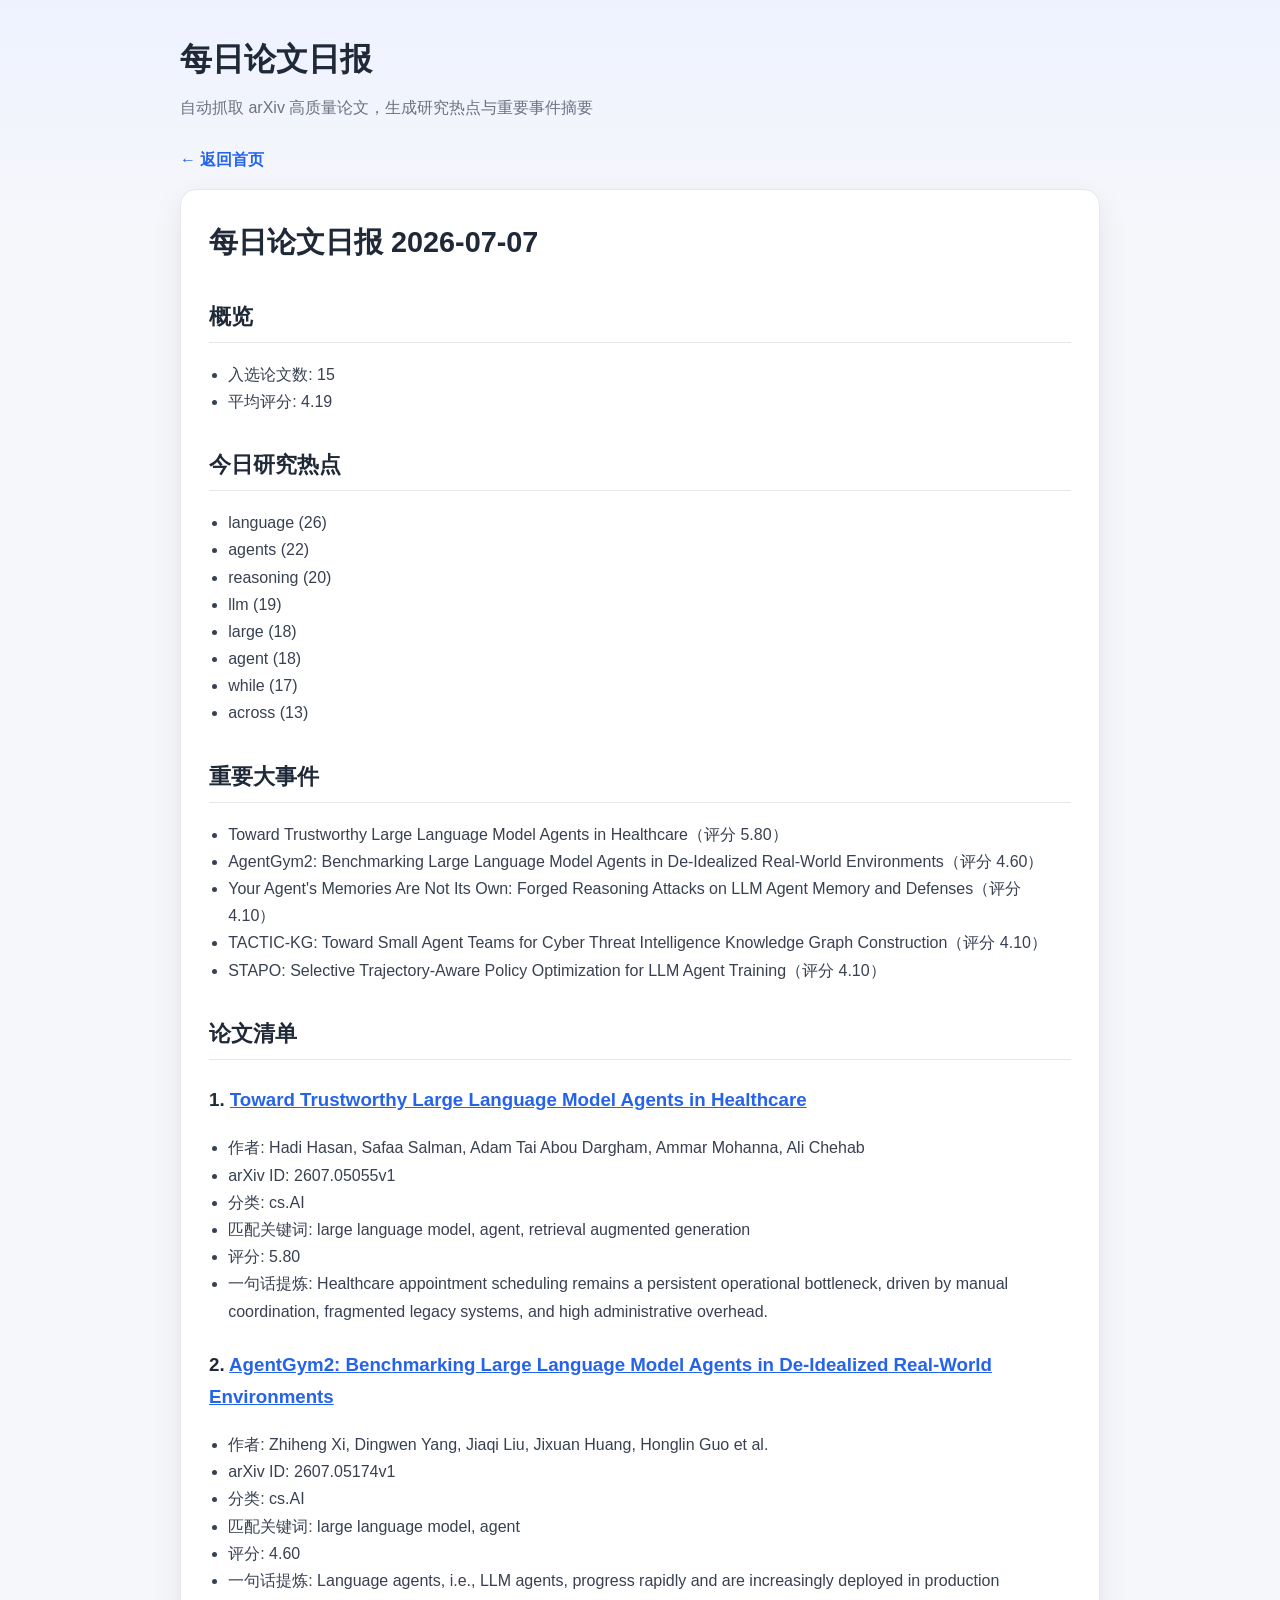
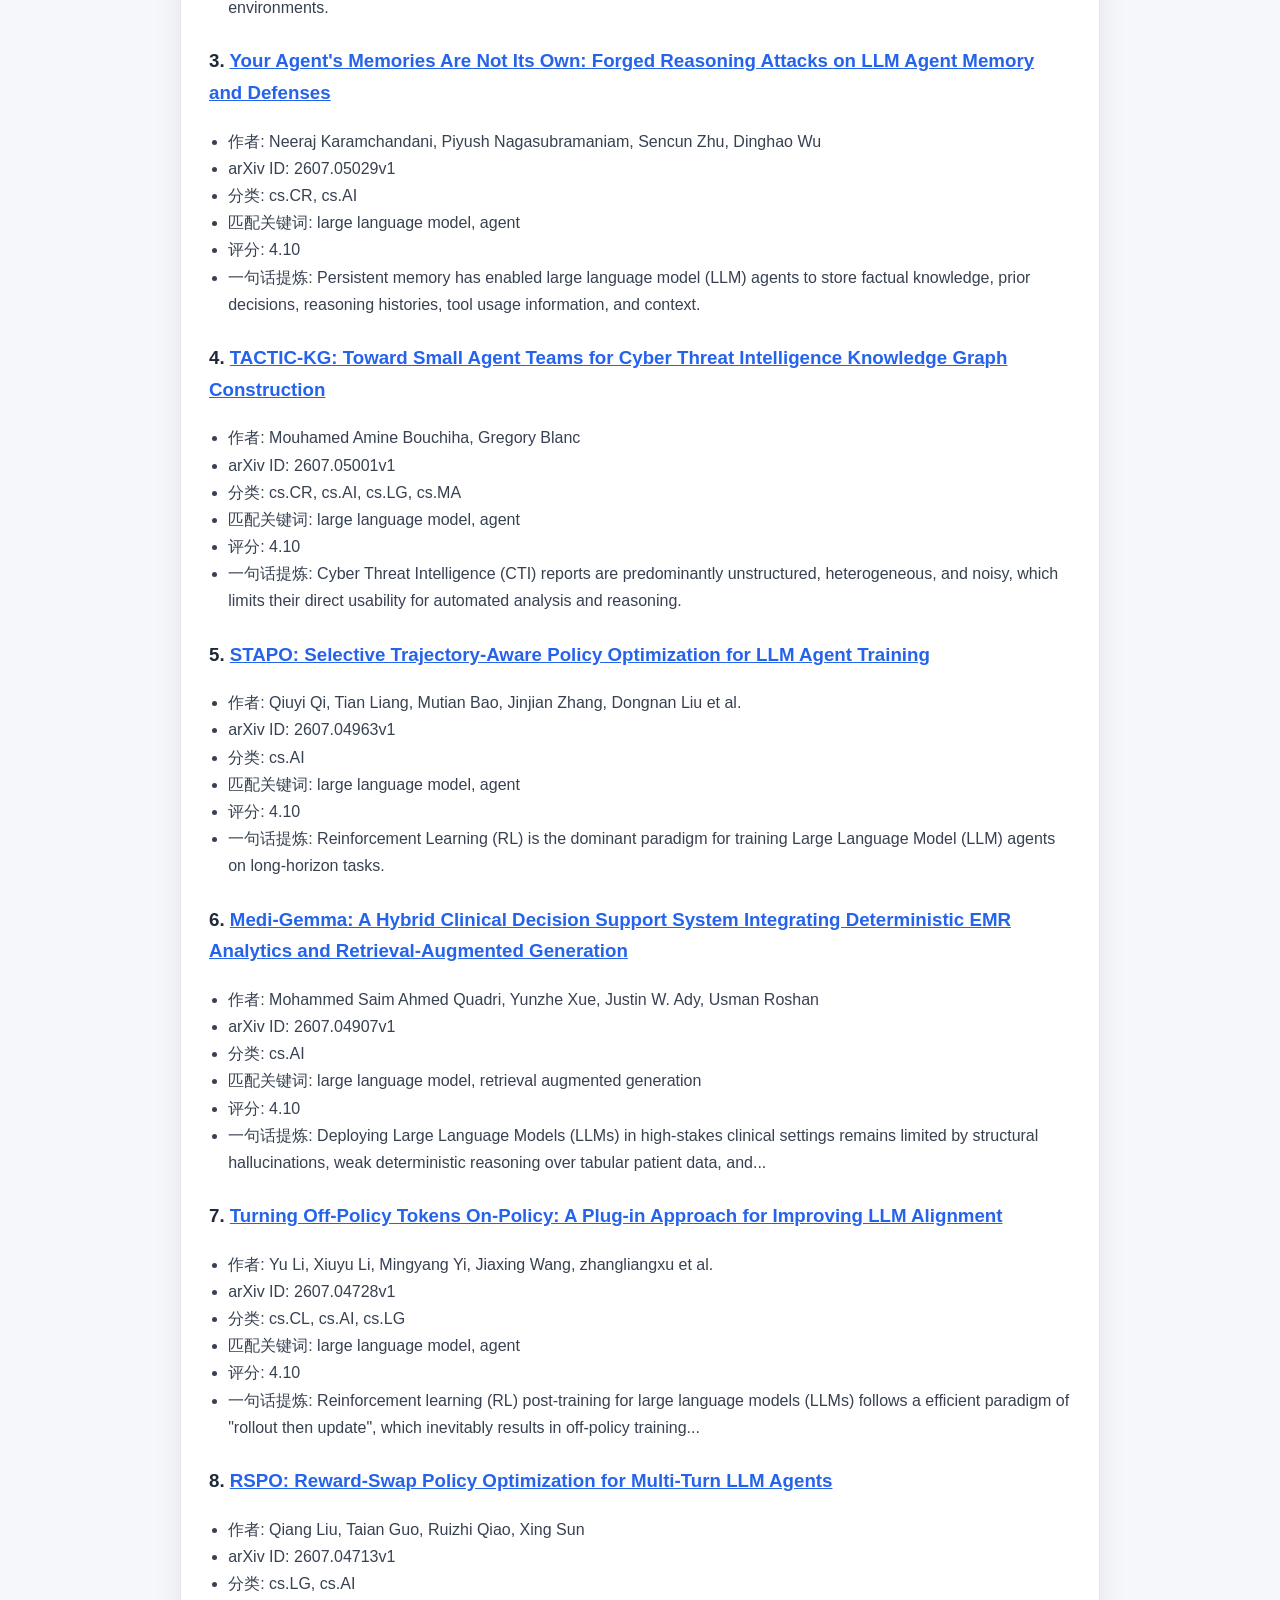
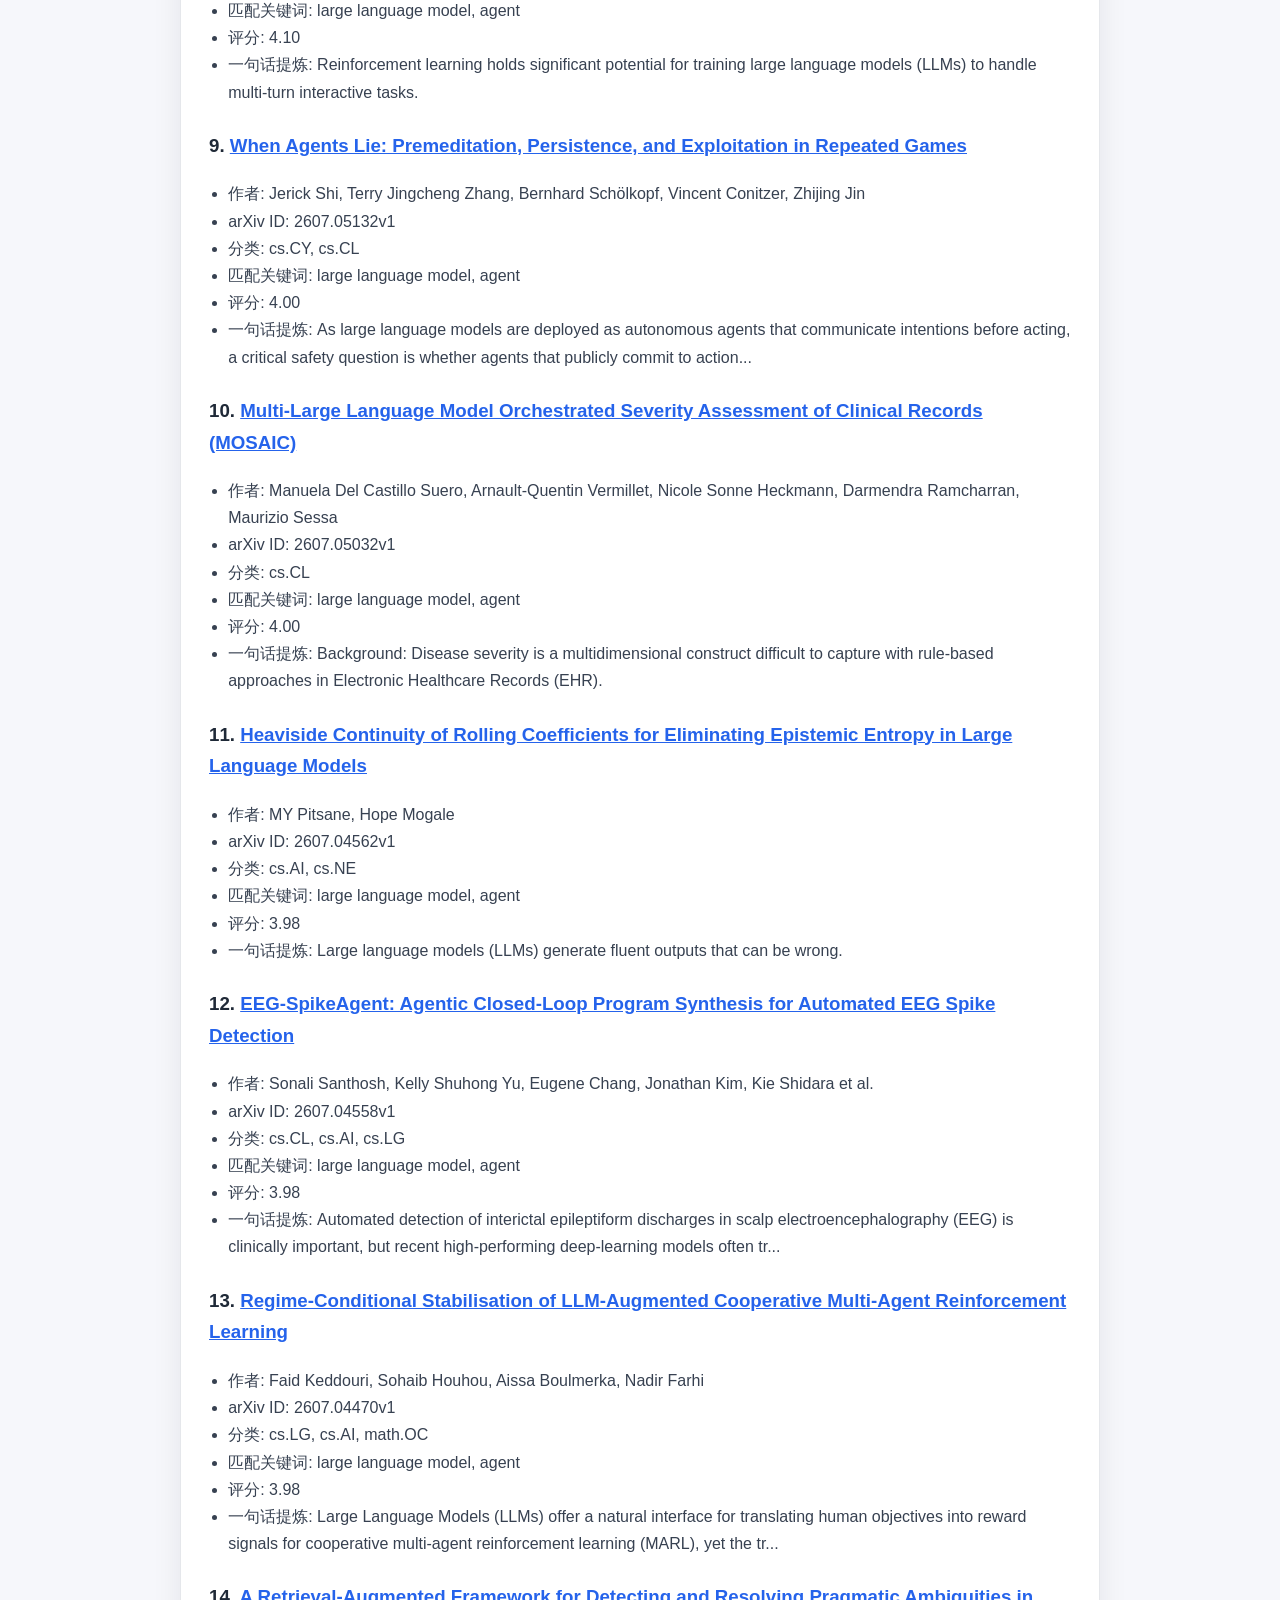
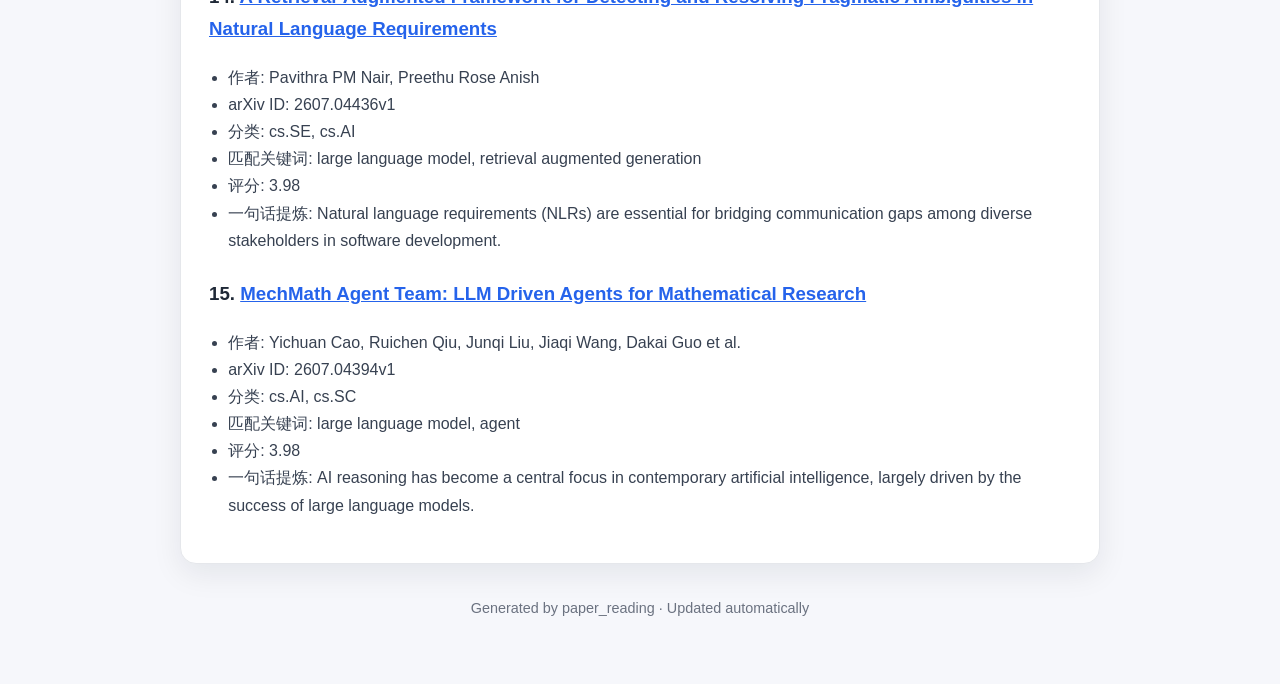
==== reports/2026-07-07.html @ 3300ecde "deploy: 4d8d0a2049cd727a2dea1dd41dfd33263cccf47d" ====
<!DOCTYPE html>
<html lang="zh-CN">
<head>
  <meta charset="UTF-8">
  <meta name="viewport" content="width=device-width, initial-scale=1.0">
  <title>每日论文日报 2026-07-07</title>
  <link rel="stylesheet" href="../assets/style.css">
</head>
<body>
  <div class="container">
    <header class="site-header">
      <h1>每日论文日报</h1>
      <p>自动抓取 arXiv 高质量论文，生成研究热点与重要事件摘要</p>
    </header>
    <a class="back-link" href="../index.html">← 返回首页</a>

    <main class="card report-content"><h1>每日论文日报 2026-07-07</h1>
<h2>概览</h2>
<ul>
<li>入选论文数: 15</li>
<li>平均评分: 4.19</li>
</ul>
<h2>今日研究热点</h2>
<ul>
<li>language (26)</li>
<li>agents (22)</li>
<li>reasoning (20)</li>
<li>llm (19)</li>
<li>large (18)</li>
<li>agent (18)</li>
<li>while (17)</li>
<li>across (13)</li>
</ul>
<h2>重要大事件</h2>
<ul>
<li>Toward Trustworthy Large Language Model Agents in Healthcare（评分 5.80）</li>
<li>AgentGym2: Benchmarking Large Language Model Agents in De-Idealized Real-World Environments（评分 4.60）</li>
<li>Your Agent's Memories Are Not Its Own: Forged Reasoning Attacks on LLM Agent Memory and Defenses（评分 4.10）</li>
<li>TACTIC-KG: Toward Small Agent Teams for Cyber Threat Intelligence Knowledge Graph Construction（评分 4.10）</li>
<li>STAPO: Selective Trajectory-Aware Policy Optimization for LLM Agent Training（评分 4.10）</li>
</ul>
<h2>论文清单</h2>
<h3>1. <a href="https://arxiv.org/abs/2607.05055v1">Toward Trustworthy Large Language Model Agents in Healthcare</a></h3>
<ul>
<li>作者: Hadi Hasan, Safaa Salman, Adam Tai Abou Dargham, Ammar Mohanna, Ali Chehab</li>
<li>arXiv ID: 2607.05055v1</li>
<li>分类: cs.AI</li>
<li>匹配关键词: large language model, agent, retrieval augmented generation</li>
<li>评分: 5.80</li>
<li>一句话提炼: Healthcare appointment scheduling remains a persistent operational bottleneck, driven by manual coordination, fragmented legacy systems, and high administrative overhead.</li>
</ul>
<h3>2. <a href="https://arxiv.org/abs/2607.05174v1">AgentGym2: Benchmarking Large Language Model Agents in De-Idealized Real-World Environments</a></h3>
<ul>
<li>作者: Zhiheng Xi, Dingwen Yang, Jiaqi Liu, Jixuan Huang, Honglin Guo et al.</li>
<li>arXiv ID: 2607.05174v1</li>
<li>分类: cs.AI</li>
<li>匹配关键词: large language model, agent</li>
<li>评分: 4.60</li>
<li>一句话提炼: Language agents, i.e., LLM agents, progress rapidly and are increasingly deployed in production environments.</li>
</ul>
<h3>3. <a href="https://arxiv.org/abs/2607.05029v1">Your Agent's Memories Are Not Its Own: Forged Reasoning Attacks on LLM Agent Memory and Defenses</a></h3>
<ul>
<li>作者: Neeraj Karamchandani, Piyush Nagasubramaniam, Sencun Zhu, Dinghao Wu</li>
<li>arXiv ID: 2607.05029v1</li>
<li>分类: cs.CR, cs.AI</li>
<li>匹配关键词: large language model, agent</li>
<li>评分: 4.10</li>
<li>一句话提炼: Persistent memory has enabled large language model (LLM) agents to store factual knowledge, prior decisions, reasoning histories, tool usage information, and context.</li>
</ul>
<h3>4. <a href="https://arxiv.org/abs/2607.05001v1">TACTIC-KG: Toward Small Agent Teams for Cyber Threat Intelligence Knowledge Graph Construction</a></h3>
<ul>
<li>作者: Mouhamed Amine Bouchiha, Gregory Blanc</li>
<li>arXiv ID: 2607.05001v1</li>
<li>分类: cs.CR, cs.AI, cs.LG, cs.MA</li>
<li>匹配关键词: large language model, agent</li>
<li>评分: 4.10</li>
<li>一句话提炼: Cyber Threat Intelligence (CTI) reports are predominantly unstructured, heterogeneous, and noisy, which limits their direct usability for automated analysis and reasoning.</li>
</ul>
<h3>5. <a href="https://arxiv.org/abs/2607.04963v1">STAPO: Selective Trajectory-Aware Policy Optimization for LLM Agent Training</a></h3>
<ul>
<li>作者: Qiuyi Qi, Tian Liang, Mutian Bao, Jinjian Zhang, Dongnan Liu et al.</li>
<li>arXiv ID: 2607.04963v1</li>
<li>分类: cs.AI</li>
<li>匹配关键词: large language model, agent</li>
<li>评分: 4.10</li>
<li>一句话提炼: Reinforcement Learning (RL) is the dominant paradigm for training Large Language Model (LLM) agents on long-horizon tasks.</li>
</ul>
<h3>6. <a href="https://arxiv.org/abs/2607.04907v1">Medi-Gemma: A Hybrid Clinical Decision Support System Integrating Deterministic EMR Analytics and Retrieval-Augmented Generation</a></h3>
<ul>
<li>作者: Mohammed Saim Ahmed Quadri, Yunzhe Xue, Justin W. Ady, Usman Roshan</li>
<li>arXiv ID: 2607.04907v1</li>
<li>分类: cs.AI</li>
<li>匹配关键词: large language model, retrieval augmented generation</li>
<li>评分: 4.10</li>
<li>一句话提炼: Deploying Large Language Models (LLMs) in high-stakes clinical settings remains limited by structural hallucinations, weak deterministic reasoning over tabular patient data, and...</li>
</ul>
<h3>7. <a href="https://arxiv.org/abs/2607.04728v1">Turning Off-Policy Tokens On-Policy: A Plug-in Approach for Improving LLM Alignment</a></h3>
<ul>
<li>作者: Yu Li, Xiuyu Li, Mingyang Yi, Jiaxing Wang, zhangliangxu et al.</li>
<li>arXiv ID: 2607.04728v1</li>
<li>分类: cs.CL, cs.AI, cs.LG</li>
<li>匹配关键词: large language model, agent</li>
<li>评分: 4.10</li>
<li>一句话提炼: Reinforcement learning (RL) post-training for large language models (LLMs) follows a efficient paradigm of "rollout then update", which inevitably results in off-policy training...</li>
</ul>
<h3>8. <a href="https://arxiv.org/abs/2607.04713v1">RSPO: Reward-Swap Policy Optimization for Multi-Turn LLM Agents</a></h3>
<ul>
<li>作者: Qiang Liu, Taian Guo, Ruizhi Qiao, Xing Sun</li>
<li>arXiv ID: 2607.04713v1</li>
<li>分类: cs.LG, cs.AI</li>
<li>匹配关键词: large language model, agent</li>
<li>评分: 4.10</li>
<li>一句话提炼: Reinforcement learning holds significant potential for training large language models (LLMs) to handle multi-turn interactive tasks.</li>
</ul>
<h3>9. <a href="https://arxiv.org/abs/2607.05132v1">When Agents Lie: Premeditation, Persistence, and Exploitation in Repeated Games</a></h3>
<ul>
<li>作者: Jerick Shi, Terry Jingcheng Zhang, Bernhard Schölkopf, Vincent Conitzer, Zhijing Jin</li>
<li>arXiv ID: 2607.05132v1</li>
<li>分类: cs.CY, cs.CL</li>
<li>匹配关键词: large language model, agent</li>
<li>评分: 4.00</li>
<li>一句话提炼: As large language models are deployed as autonomous agents that communicate intentions before acting, a critical safety question is whether agents that publicly commit to action...</li>
</ul>
<h3>10. <a href="https://arxiv.org/abs/2607.05032v1">Multi-Large Language Model Orchestrated Severity Assessment of Clinical Records (MOSAIC)</a></h3>
<ul>
<li>作者: Manuela Del Castillo Suero, Arnault-Quentin Vermillet, Nicole Sonne Heckmann, Darmendra Ramcharran, Maurizio Sessa</li>
<li>arXiv ID: 2607.05032v1</li>
<li>分类: cs.CL</li>
<li>匹配关键词: large language model, agent</li>
<li>评分: 4.00</li>
<li>一句话提炼: Background: Disease severity is a multidimensional construct difficult to capture with rule-based approaches in Electronic Healthcare Records (EHR).</li>
</ul>
<h3>11. <a href="https://arxiv.org/abs/2607.04562v1">Heaviside Continuity of Rolling Coefficients for Eliminating Epistemic Entropy in Large Language Models</a></h3>
<ul>
<li>作者: MY Pitsane, Hope Mogale</li>
<li>arXiv ID: 2607.04562v1</li>
<li>分类: cs.AI, cs.NE</li>
<li>匹配关键词: large language model, agent</li>
<li>评分: 3.98</li>
<li>一句话提炼: Large language models (LLMs) generate fluent outputs that can be wrong.</li>
</ul>
<h3>12. <a href="https://arxiv.org/abs/2607.04558v1">EEG-SpikeAgent: Agentic Closed-Loop Program Synthesis for Automated EEG Spike Detection</a></h3>
<ul>
<li>作者: Sonali Santhosh, Kelly Shuhong Yu, Eugene Chang, Jonathan Kim, Kie Shidara et al.</li>
<li>arXiv ID: 2607.04558v1</li>
<li>分类: cs.CL, cs.AI, cs.LG</li>
<li>匹配关键词: large language model, agent</li>
<li>评分: 3.98</li>
<li>一句话提炼: Automated detection of interictal epileptiform discharges in scalp electroencephalography (EEG) is clinically important, but recent high-performing deep-learning models often tr...</li>
</ul>
<h3>13. <a href="https://arxiv.org/abs/2607.04470v1">Regime-Conditional Stabilisation of LLM-Augmented Cooperative Multi-Agent Reinforcement Learning</a></h3>
<ul>
<li>作者: Faid Keddouri, Sohaib Houhou, Aissa Boulmerka, Nadir Farhi</li>
<li>arXiv ID: 2607.04470v1</li>
<li>分类: cs.LG, cs.AI, math.OC</li>
<li>匹配关键词: large language model, agent</li>
<li>评分: 3.98</li>
<li>一句话提炼: Large Language Models (LLMs) offer a natural interface for translating human objectives into reward signals for cooperative multi-agent reinforcement learning (MARL), yet the tr...</li>
</ul>
<h3>14. <a href="https://arxiv.org/abs/2607.04436v1">A Retrieval-Augmented Framework for Detecting and Resolving Pragmatic Ambiguities in Natural Language Requirements</a></h3>
<ul>
<li>作者: Pavithra PM Nair, Preethu Rose Anish</li>
<li>arXiv ID: 2607.04436v1</li>
<li>分类: cs.SE, cs.AI</li>
<li>匹配关键词: large language model, retrieval augmented generation</li>
<li>评分: 3.98</li>
<li>一句话提炼: Natural language requirements (NLRs) are essential for bridging communication gaps among diverse stakeholders in software development.</li>
</ul>
<h3>15. <a href="https://arxiv.org/abs/2607.04394v1">MechMath Agent Team: LLM Driven Agents for Mathematical Research</a></h3>
<ul>
<li>作者: Yichuan Cao, Ruichen Qiu, Junqi Liu, Jiaqi Wang, Dakai Guo et al.</li>
<li>arXiv ID: 2607.04394v1</li>
<li>分类: cs.AI, cs.SC</li>
<li>匹配关键词: large language model, agent</li>
<li>评分: 3.98</li>
<li>一句话提炼: AI reasoning has become a central focus in contemporary artificial intelligence, largely driven by the success of large language models.</li>
</ul></main>
    <footer class="site-footer">Generated by paper_reading · Updated automatically</footer>
  </div>
</body>
</html>
---- assets/style.css ----
:root {
  --bg: #f6f7fb;
  --card: #ffffff;
  --text: #1f2937;
  --muted: #6b7280;
  --accent: #2563eb;
  --border: #e5e7eb;
  --shadow: 0 10px 30px rgba(15, 23, 42, 0.08);
}

* {
  box-sizing: border-box;
}

body {
  margin: 0;
  font-family: -apple-system, BlinkMacSystemFont, "Segoe UI", Roboto, "Helvetica Neue", Arial, sans-serif;
  background: linear-gradient(180deg, #eef2ff 0%, var(--bg) 220px);
  color: var(--text);
  line-height: 1.7;
}

.container {
  max-width: 960px;
  margin: 0 auto;
  padding: 32px 20px 64px;
}

.site-header {
  margin-bottom: 24px;
}

.site-header h1 {
  margin: 0 0 8px;
  font-size: 2rem;
}

.site-header p {
  margin: 0;
  color: var(--muted);
}

.card {
  background: var(--card);
  border: 1px solid var(--border);
  border-radius: 16px;
  box-shadow: var(--shadow);
  padding: 28px;
  margin-bottom: 24px;
}

.card h2 {
  margin-top: 0;
  font-size: 1.35rem;
}

.archive-list {
  list-style: none;
  padding: 0;
  margin: 0;
  display: grid;
  gap: 10px;
}

.archive-list a {
  display: flex;
  justify-content: space-between;
  align-items: center;
  padding: 12px 14px;
  border: 1px solid var(--border);
  border-radius: 10px;
  text-decoration: none;
  color: var(--text);
  background: #fafafa;
}

.archive-list a:hover {
  border-color: var(--accent);
  background: #eff6ff;
}

.archive-list .date {
  font-weight: 600;
}

.archive-list .link {
  color: var(--accent);
  font-size: 0.95rem;
}

.report-content h1 {
  margin-top: 0;
  font-size: 1.8rem;
}

.report-content h2 {
  margin-top: 2rem;
  padding-bottom: 0.4rem;
  border-bottom: 1px solid var(--border);
}

.report-content h3 {
  margin-top: 1.5rem;
}

.report-content ul {
  padding-left: 1.2rem;
}

.report-content a {
  color: var(--accent);
}

.report-content p,
.report-content li {
  color: #374151;
}

.back-link {
  display: inline-block;
  margin-bottom: 16px;
  color: var(--accent);
  text-decoration: none;
  font-weight: 600;
}

.back-link:hover {
  text-decoration: underline;
}

.site-footer {
  margin-top: 32px;
  color: var(--muted);
  font-size: 0.9rem;
  text-align: center;
}

@media (max-width: 640px) {
  .container {
    padding: 20px 14px 48px;
  }

  .card {
    padding: 20px;
  }

  .site-header h1 {
    font-size: 1.6rem;
  }
}
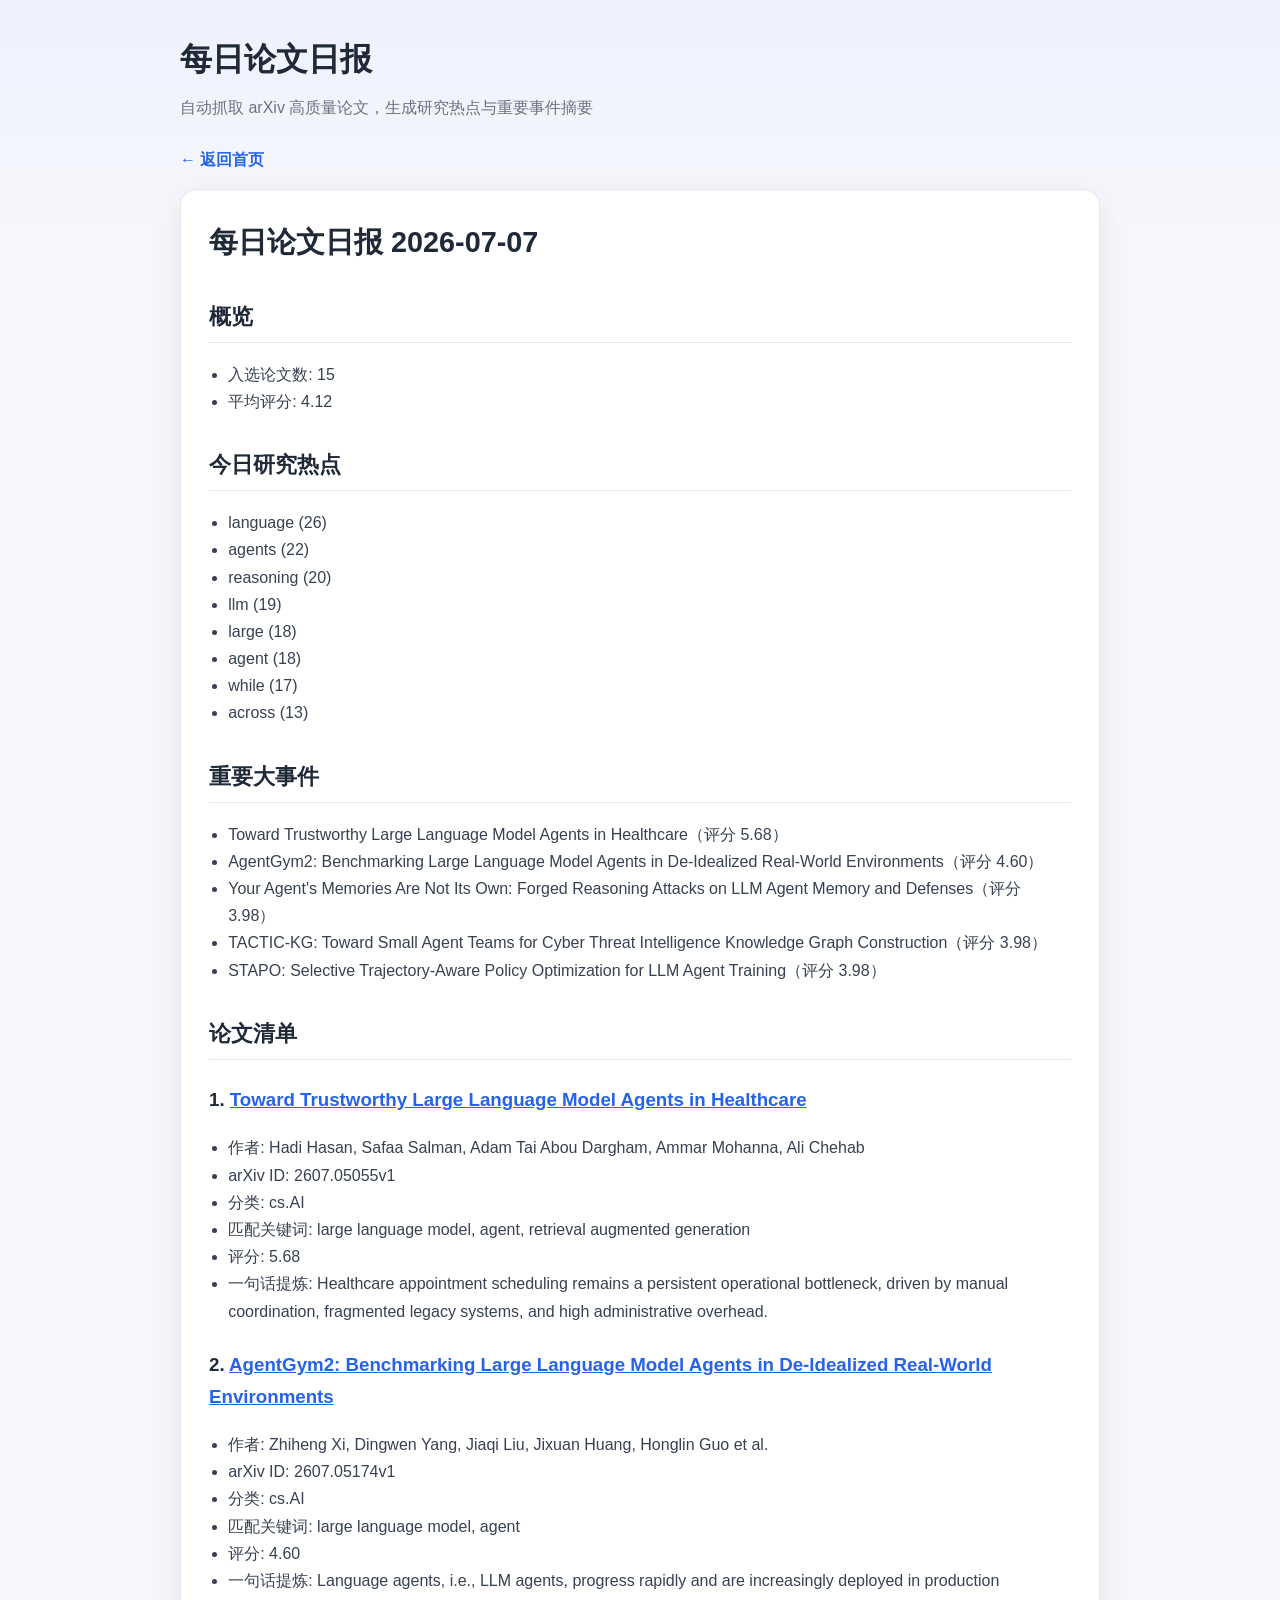
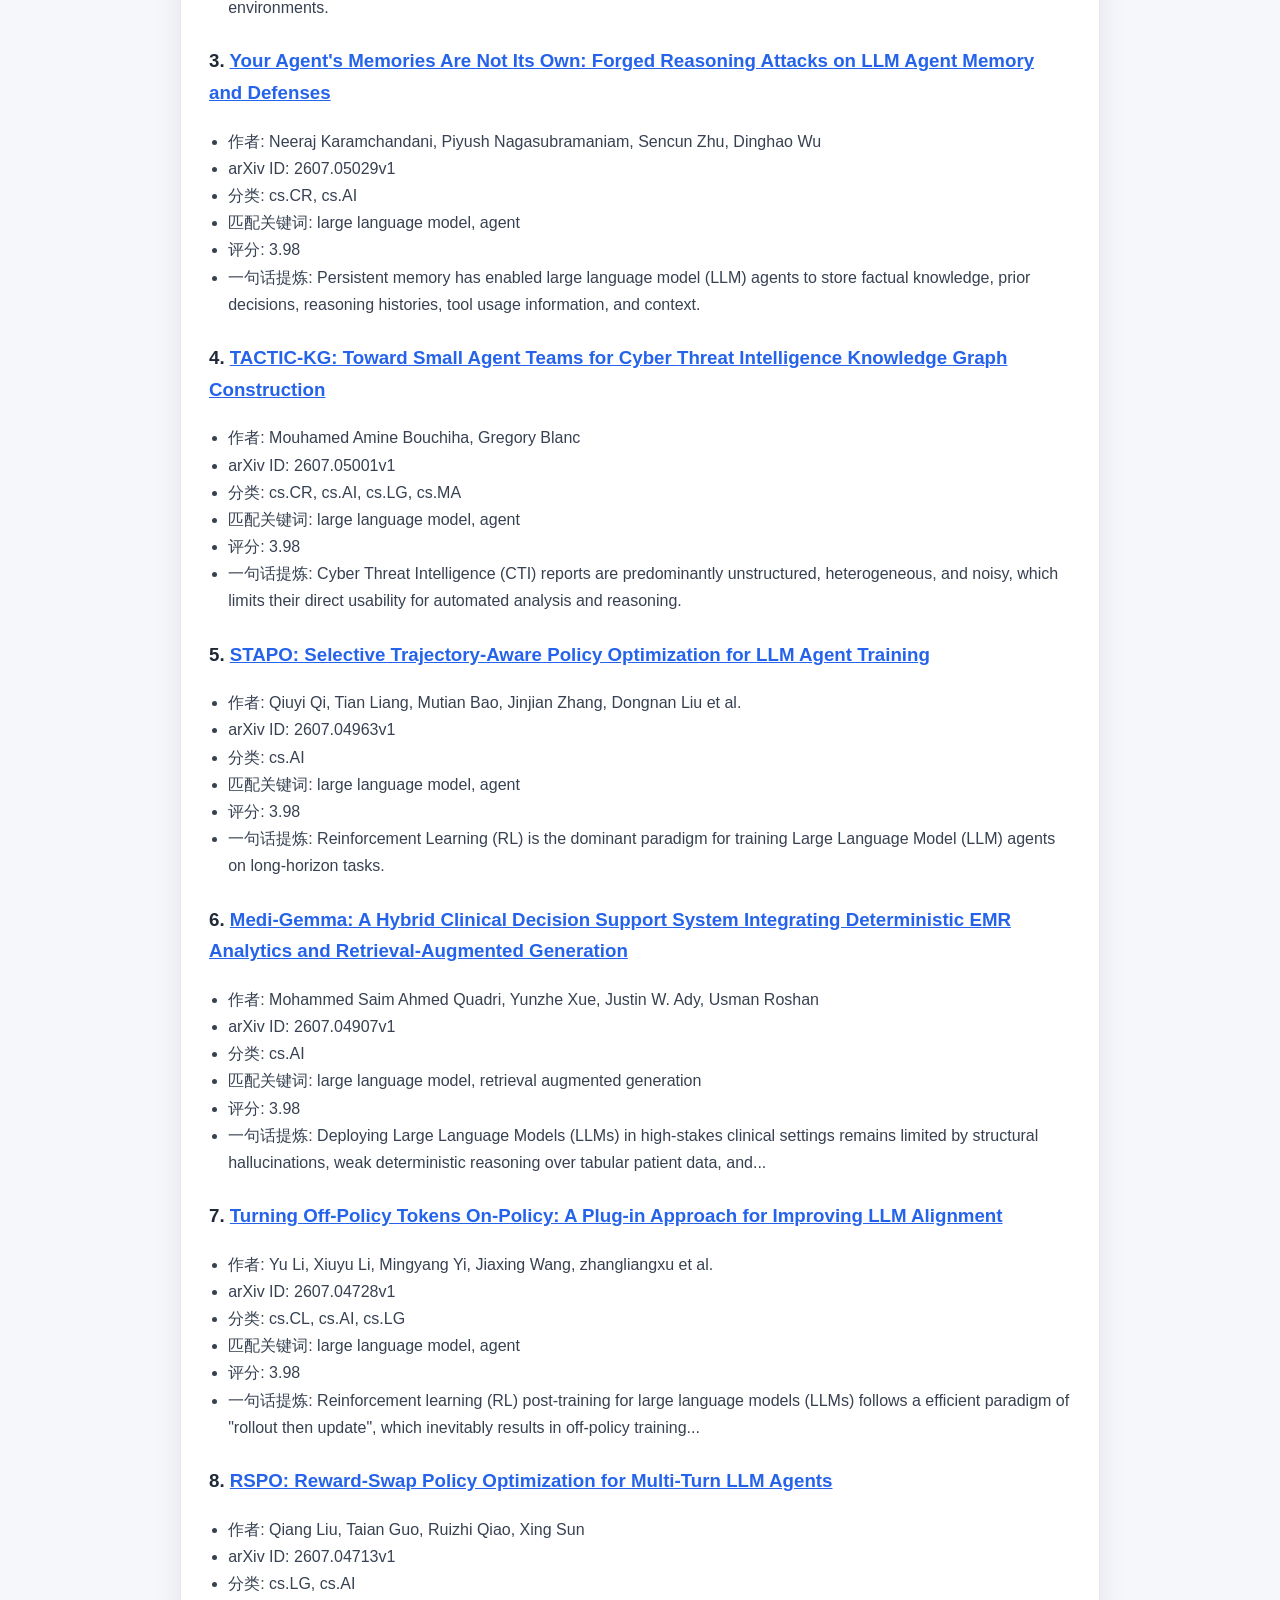
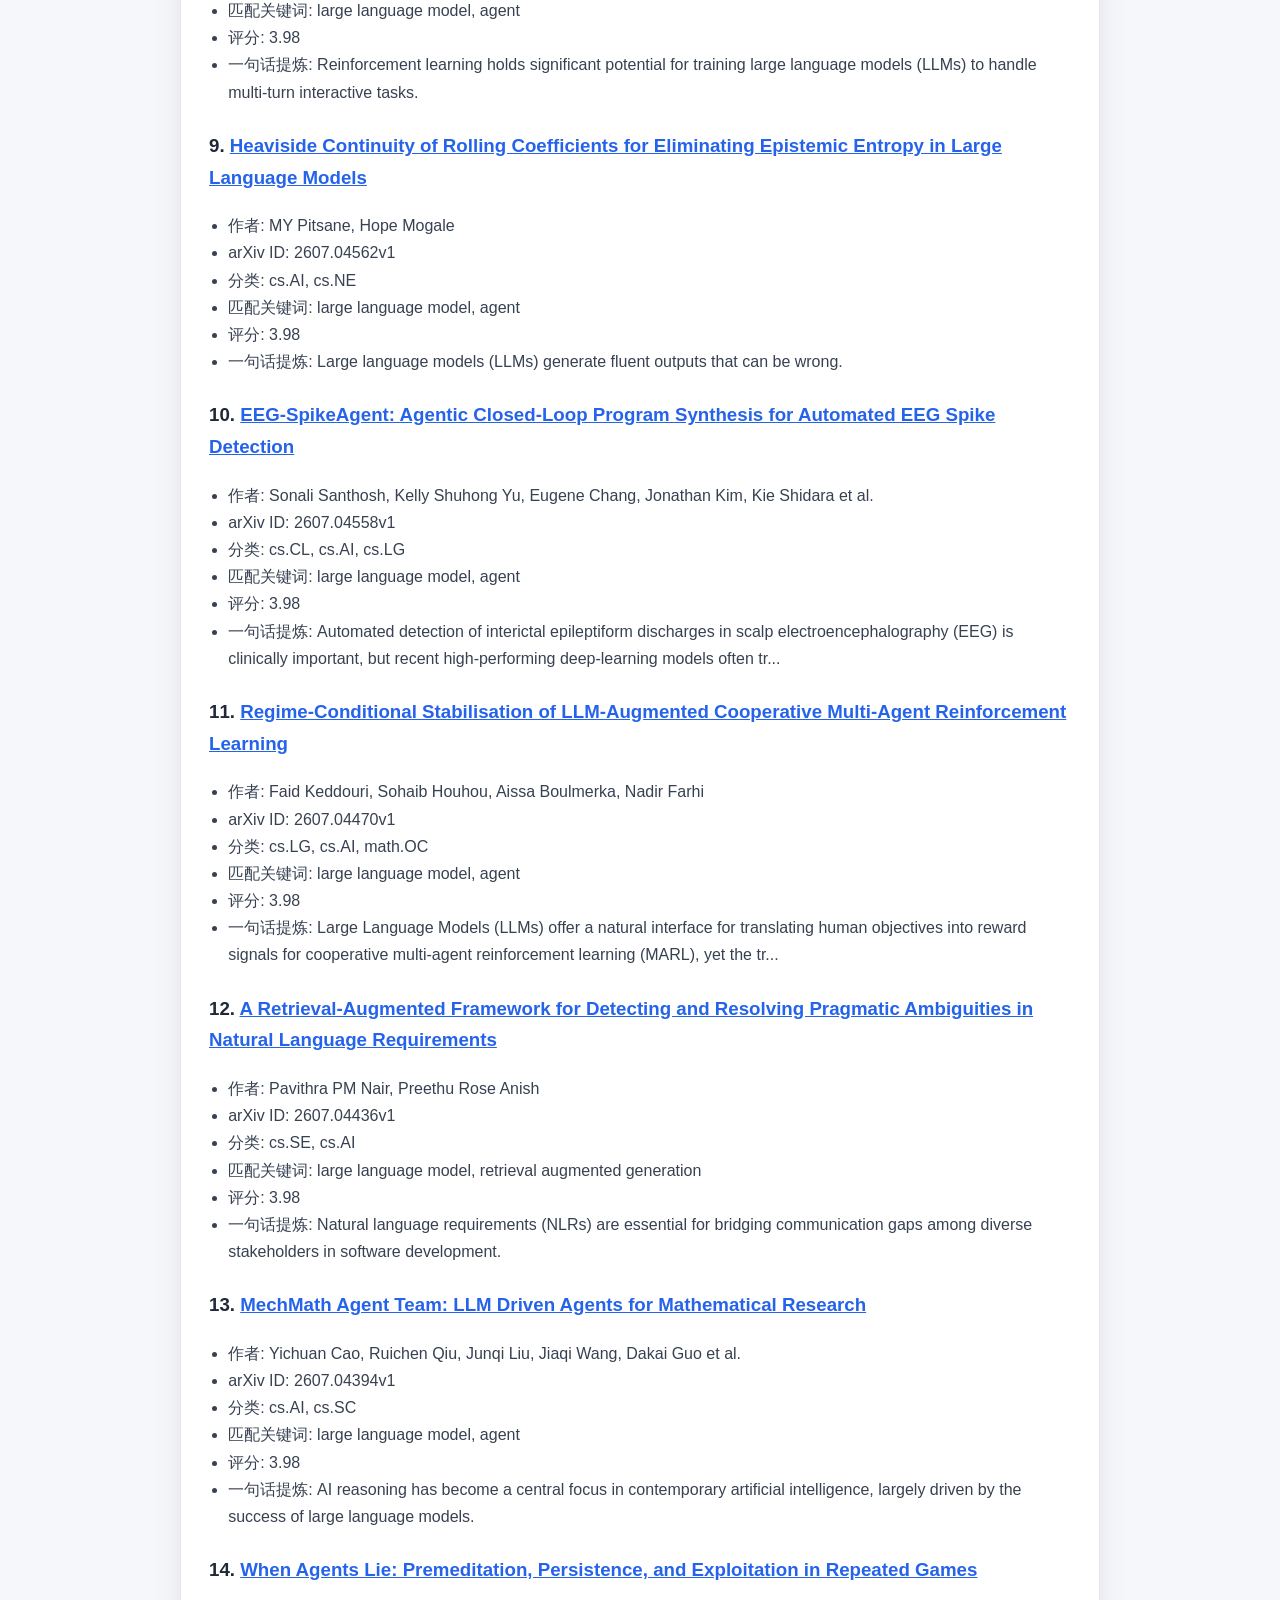
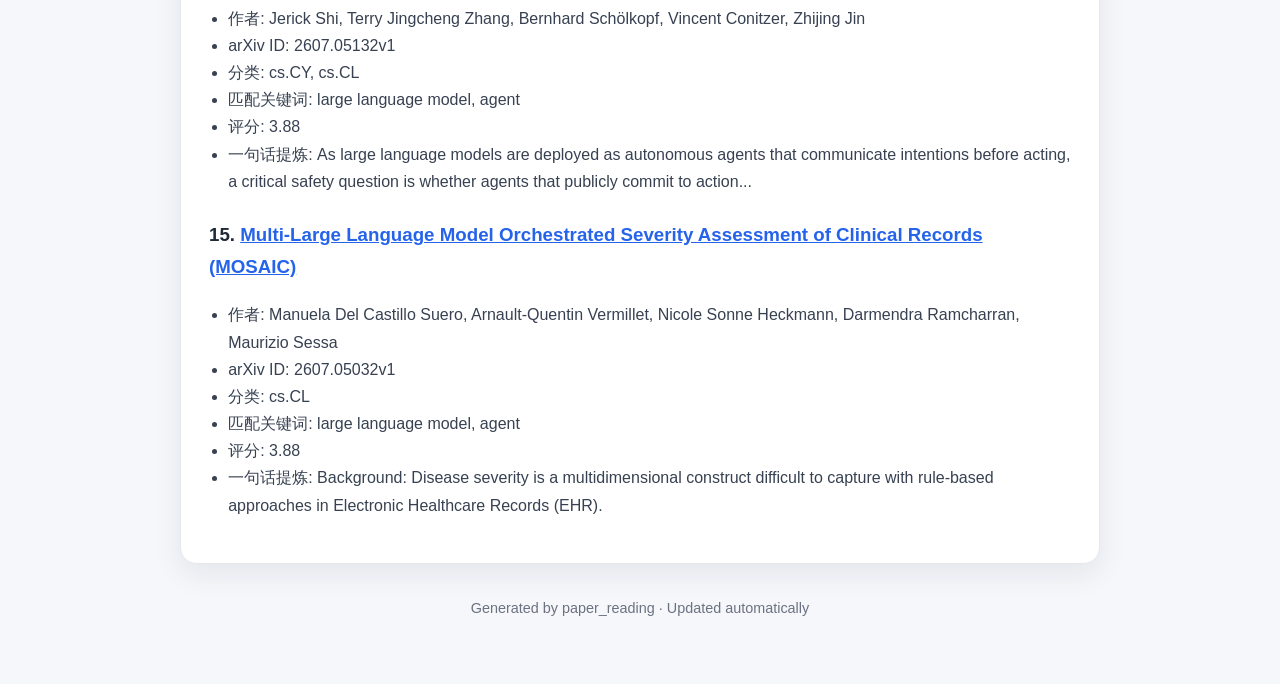
==== commit ba119f09: "deploy: 314f862941bedd35c6ff6172050a755505e023ea" ====
--- a/reports/2026-07-07.html
+++ b/reports/2026-07-07.html
@@ -18,7 +18,7 @@
 <h2>概览</h2>
 <ul>
 <li>入选论文数: 15</li>
-<li>平均评分: 4.19</li>
+<li>平均评分: 4.12</li>
 </ul>
 <h2>今日研究热点</h2>
 <ul>
@@ -33,11 +33,11 @@
 </ul>
 <h2>重要大事件</h2>
 <ul>
-<li>Toward Trustworthy Large Language Model Agents in Healthcare（评分 5.80）</li>
+<li>Toward Trustworthy Large Language Model Agents in Healthcare（评分 5.68）</li>
 <li>AgentGym2: Benchmarking Large Language Model Agents in De-Idealized Real-World Environments（评分 4.60）</li>
-<li>Your Agent's Memories Are Not Its Own: Forged Reasoning Attacks on LLM Agent Memory and Defenses（评分 4.10）</li>
-<li>TACTIC-KG: Toward Small Agent Teams for Cyber Threat Intelligence Knowledge Graph Construction（评分 4.10）</li>
-<li>STAPO: Selective Trajectory-Aware Policy Optimization for LLM Agent Training（评分 4.10）</li>
+<li>Your Agent's Memories Are Not Its Own: Forged Reasoning Attacks on LLM Agent Memory and Defenses（评分 3.98）</li>
+<li>TACTIC-KG: Toward Small Agent Teams for Cyber Threat Intelligence Knowledge Graph Construction（评分 3.98）</li>
+<li>STAPO: Selective Trajectory-Aware Policy Optimization for LLM Agent Training（评分 3.98）</li>
 </ul>
 <h2>论文清单</h2>
 <h3>1. <a href="https://arxiv.org/abs/2607.05055v1">Toward Trustworthy Large Language Model Agents in Healthcare</a></h3>
@@ -46,7 +46,7 @@
 <li>arXiv ID: 2607.05055v1</li>
 <li>分类: cs.AI</li>
 <li>匹配关键词: large language model, agent, retrieval augmented generation</li>
-<li>评分: 5.80</li>
+<li>评分: 5.68</li>
 <li>一句话提炼: Healthcare appointment scheduling remains a persistent operational bottleneck, driven by manual coordination, fragmented legacy systems, and high administrative overhead.</li>
 </ul>
 <h3>2. <a href="https://arxiv.org/abs/2607.05174v1">AgentGym2: Benchmarking Large Language Model Agents in De-Idealized Real-World Environments</a></h3>
@@ -64,7 +64,7 @@
 <li>arXiv ID: 2607.05029v1</li>
 <li>分类: cs.CR, cs.AI</li>
 <li>匹配关键词: large language model, agent</li>
-<li>评分: 4.10</li>
+<li>评分: 3.98</li>
 <li>一句话提炼: Persistent memory has enabled large language model (LLM) agents to store factual knowledge, prior decisions, reasoning histories, tool usage information, and context.</li>
 </ul>
 <h3>4. <a href="https://arxiv.org/abs/2607.05001v1">TACTIC-KG: Toward Small Agent Teams for Cyber Threat Intelligence Knowledge Graph Construction</a></h3>
@@ -73,7 +73,7 @@
 <li>arXiv ID: 2607.05001v1</li>
 <li>分类: cs.CR, cs.AI, cs.LG, cs.MA</li>
 <li>匹配关键词: large language model, agent</li>
-<li>评分: 4.10</li>
+<li>评分: 3.98</li>
 <li>一句话提炼: Cyber Threat Intelligence (CTI) reports are predominantly unstructured, heterogeneous, and noisy, which limits their direct usability for automated analysis and reasoning.</li>
 </ul>
 <h3>5. <a href="https://arxiv.org/abs/2607.04963v1">STAPO: Selective Trajectory-Aware Policy Optimization for LLM Agent Training</a></h3>
@@ -82,7 +82,7 @@
 <li>arXiv ID: 2607.04963v1</li>
 <li>分类: cs.AI</li>
 <li>匹配关键词: large language model, agent</li>
-<li>评分: 4.10</li>
+<li>评分: 3.98</li>
 <li>一句话提炼: Reinforcement Learning (RL) is the dominant paradigm for training Large Language Model (LLM) agents on long-horizon tasks.</li>
 </ul>
 <h3>6. <a href="https://arxiv.org/abs/2607.04907v1">Medi-Gemma: A Hybrid Clinical Decision Support System Integrating Deterministic EMR Analytics and Retrieval-Augmented Generation</a></h3>
@@ -91,7 +91,7 @@
 <li>arXiv ID: 2607.04907v1</li>
 <li>分类: cs.AI</li>
 <li>匹配关键词: large language model, retrieval augmented generation</li>
-<li>评分: 4.10</li>
+<li>评分: 3.98</li>
 <li>一句话提炼: Deploying Large Language Models (LLMs) in high-stakes clinical settings remains limited by structural hallucinations, weak deterministic reasoning over tabular patient data, and...</li>
 </ul>
 <h3>7. <a href="https://arxiv.org/abs/2607.04728v1">Turning Off-Policy Tokens On-Policy: A Plug-in Approach for Improving LLM Alignment</a></h3>
@@ -100,7 +100,7 @@
 <li>arXiv ID: 2607.04728v1</li>
 <li>分类: cs.CL, cs.AI, cs.LG</li>
 <li>匹配关键词: large language model, agent</li>
-<li>评分: 4.10</li>
+<li>评分: 3.98</li>
 <li>一句话提炼: Reinforcement learning (RL) post-training for large language models (LLMs) follows a efficient paradigm of "rollout then update", which inevitably results in off-policy training...</li>
 </ul>
 <h3>8. <a href="https://arxiv.org/abs/2607.04713v1">RSPO: Reward-Swap Policy Optimization for Multi-Turn LLM Agents</a></h3>
@@ -109,28 +109,10 @@
 <li>arXiv ID: 2607.04713v1</li>
 <li>分类: cs.LG, cs.AI</li>
 <li>匹配关键词: large language model, agent</li>
-<li>评分: 4.10</li>
+<li>评分: 3.98</li>
 <li>一句话提炼: Reinforcement learning holds significant potential for training large language models (LLMs) to handle multi-turn interactive tasks.</li>
 </ul>
-<h3>9. <a href="https://arxiv.org/abs/2607.05132v1">When Agents Lie: Premeditation, Persistence, and Exploitation in Repeated Games</a></h3>
-<ul>
-<li>作者: Jerick Shi, Terry Jingcheng Zhang, Bernhard Schölkopf, Vincent Conitzer, Zhijing Jin</li>
-<li>arXiv ID: 2607.05132v1</li>
-<li>分类: cs.CY, cs.CL</li>
-<li>匹配关键词: large language model, agent</li>
-<li>评分: 4.00</li>
-<li>一句话提炼: As large language models are deployed as autonomous agents that communicate intentions before acting, a critical safety question is whether agents that publicly commit to action...</li>
-</ul>
-<h3>10. <a href="https://arxiv.org/abs/2607.05032v1">Multi-Large Language Model Orchestrated Severity Assessment of Clinical Records (MOSAIC)</a></h3>
-<ul>
-<li>作者: Manuela Del Castillo Suero, Arnault-Quentin Vermillet, Nicole Sonne Heckmann, Darmendra Ramcharran, Maurizio Sessa</li>
-<li>arXiv ID: 2607.05032v1</li>
-<li>分类: cs.CL</li>
-<li>匹配关键词: large language model, agent</li>
-<li>评分: 4.00</li>
-<li>一句话提炼: Background: Disease severity is a multidimensional construct difficult to capture with rule-based approaches in Electronic Healthcare Records (EHR).</li>
-</ul>
-<h3>11. <a href="https://arxiv.org/abs/2607.04562v1">Heaviside Continuity of Rolling Coefficients for Eliminating Epistemic Entropy in Large Language Models</a></h3>
+<h3>9. <a href="https://arxiv.org/abs/2607.04562v1">Heaviside Continuity of Rolling Coefficients for Eliminating Epistemic Entropy in Large Language Models</a></h3>
 <ul>
 <li>作者: MY Pitsane, Hope Mogale</li>
 <li>arXiv ID: 2607.04562v1</li>
@@ -139,7 +121,7 @@
 <li>评分: 3.98</li>
 <li>一句话提炼: Large language models (LLMs) generate fluent outputs that can be wrong.</li>
 </ul>
-<h3>12. <a href="https://arxiv.org/abs/2607.04558v1">EEG-SpikeAgent: Agentic Closed-Loop Program Synthesis for Automated EEG Spike Detection</a></h3>
+<h3>10. <a href="https://arxiv.org/abs/2607.04558v1">EEG-SpikeAgent: Agentic Closed-Loop Program Synthesis for Automated EEG Spike Detection</a></h3>
 <ul>
 <li>作者: Sonali Santhosh, Kelly Shuhong Yu, Eugene Chang, Jonathan Kim, Kie Shidara et al.</li>
 <li>arXiv ID: 2607.04558v1</li>
@@ -148,7 +130,7 @@
 <li>评分: 3.98</li>
 <li>一句话提炼: Automated detection of interictal epileptiform discharges in scalp electroencephalography (EEG) is clinically important, but recent high-performing deep-learning models often tr...</li>
 </ul>
-<h3>13. <a href="https://arxiv.org/abs/2607.04470v1">Regime-Conditional Stabilisation of LLM-Augmented Cooperative Multi-Agent Reinforcement Learning</a></h3>
+<h3>11. <a href="https://arxiv.org/abs/2607.04470v1">Regime-Conditional Stabilisation of LLM-Augmented Cooperative Multi-Agent Reinforcement Learning</a></h3>
 <ul>
 <li>作者: Faid Keddouri, Sohaib Houhou, Aissa Boulmerka, Nadir Farhi</li>
 <li>arXiv ID: 2607.04470v1</li>
@@ -157,7 +139,7 @@
 <li>评分: 3.98</li>
 <li>一句话提炼: Large Language Models (LLMs) offer a natural interface for translating human objectives into reward signals for cooperative multi-agent reinforcement learning (MARL), yet the tr...</li>
 </ul>
-<h3>14. <a href="https://arxiv.org/abs/2607.04436v1">A Retrieval-Augmented Framework for Detecting and Resolving Pragmatic Ambiguities in Natural Language Requirements</a></h3>
+<h3>12. <a href="https://arxiv.org/abs/2607.04436v1">A Retrieval-Augmented Framework for Detecting and Resolving Pragmatic Ambiguities in Natural Language Requirements</a></h3>
 <ul>
 <li>作者: Pavithra PM Nair, Preethu Rose Anish</li>
 <li>arXiv ID: 2607.04436v1</li>
@@ -166,7 +148,7 @@
 <li>评分: 3.98</li>
 <li>一句话提炼: Natural language requirements (NLRs) are essential for bridging communication gaps among diverse stakeholders in software development.</li>
 </ul>
-<h3>15. <a href="https://arxiv.org/abs/2607.04394v1">MechMath Agent Team: LLM Driven Agents for Mathematical Research</a></h3>
+<h3>13. <a href="https://arxiv.org/abs/2607.04394v1">MechMath Agent Team: LLM Driven Agents for Mathematical Research</a></h3>
 <ul>
 <li>作者: Yichuan Cao, Ruichen Qiu, Junqi Liu, Jiaqi Wang, Dakai Guo et al.</li>
 <li>arXiv ID: 2607.04394v1</li>
@@ -174,6 +156,24 @@
 <li>匹配关键词: large language model, agent</li>
 <li>评分: 3.98</li>
 <li>一句话提炼: AI reasoning has become a central focus in contemporary artificial intelligence, largely driven by the success of large language models.</li>
+</ul>
+<h3>14. <a href="https://arxiv.org/abs/2607.05132v1">When Agents Lie: Premeditation, Persistence, and Exploitation in Repeated Games</a></h3>
+<ul>
+<li>作者: Jerick Shi, Terry Jingcheng Zhang, Bernhard Schölkopf, Vincent Conitzer, Zhijing Jin</li>
+<li>arXiv ID: 2607.05132v1</li>
+<li>分类: cs.CY, cs.CL</li>
+<li>匹配关键词: large language model, agent</li>
+<li>评分: 3.88</li>
+<li>一句话提炼: As large language models are deployed as autonomous agents that communicate intentions before acting, a critical safety question is whether agents that publicly commit to action...</li>
+</ul>
+<h3>15. <a href="https://arxiv.org/abs/2607.05032v1">Multi-Large Language Model Orchestrated Severity Assessment of Clinical Records (MOSAIC)</a></h3>
+<ul>
+<li>作者: Manuela Del Castillo Suero, Arnault-Quentin Vermillet, Nicole Sonne Heckmann, Darmendra Ramcharran, Maurizio Sessa</li>
+<li>arXiv ID: 2607.05032v1</li>
+<li>分类: cs.CL</li>
+<li>匹配关键词: large language model, agent</li>
+<li>评分: 3.88</li>
+<li>一句话提炼: Background: Disease severity is a multidimensional construct difficult to capture with rule-based approaches in Electronic Healthcare Records (EHR).</li>
 </ul></main>
     <footer class="site-footer">Generated by paper_reading · Updated automatically</footer>
   </div>
